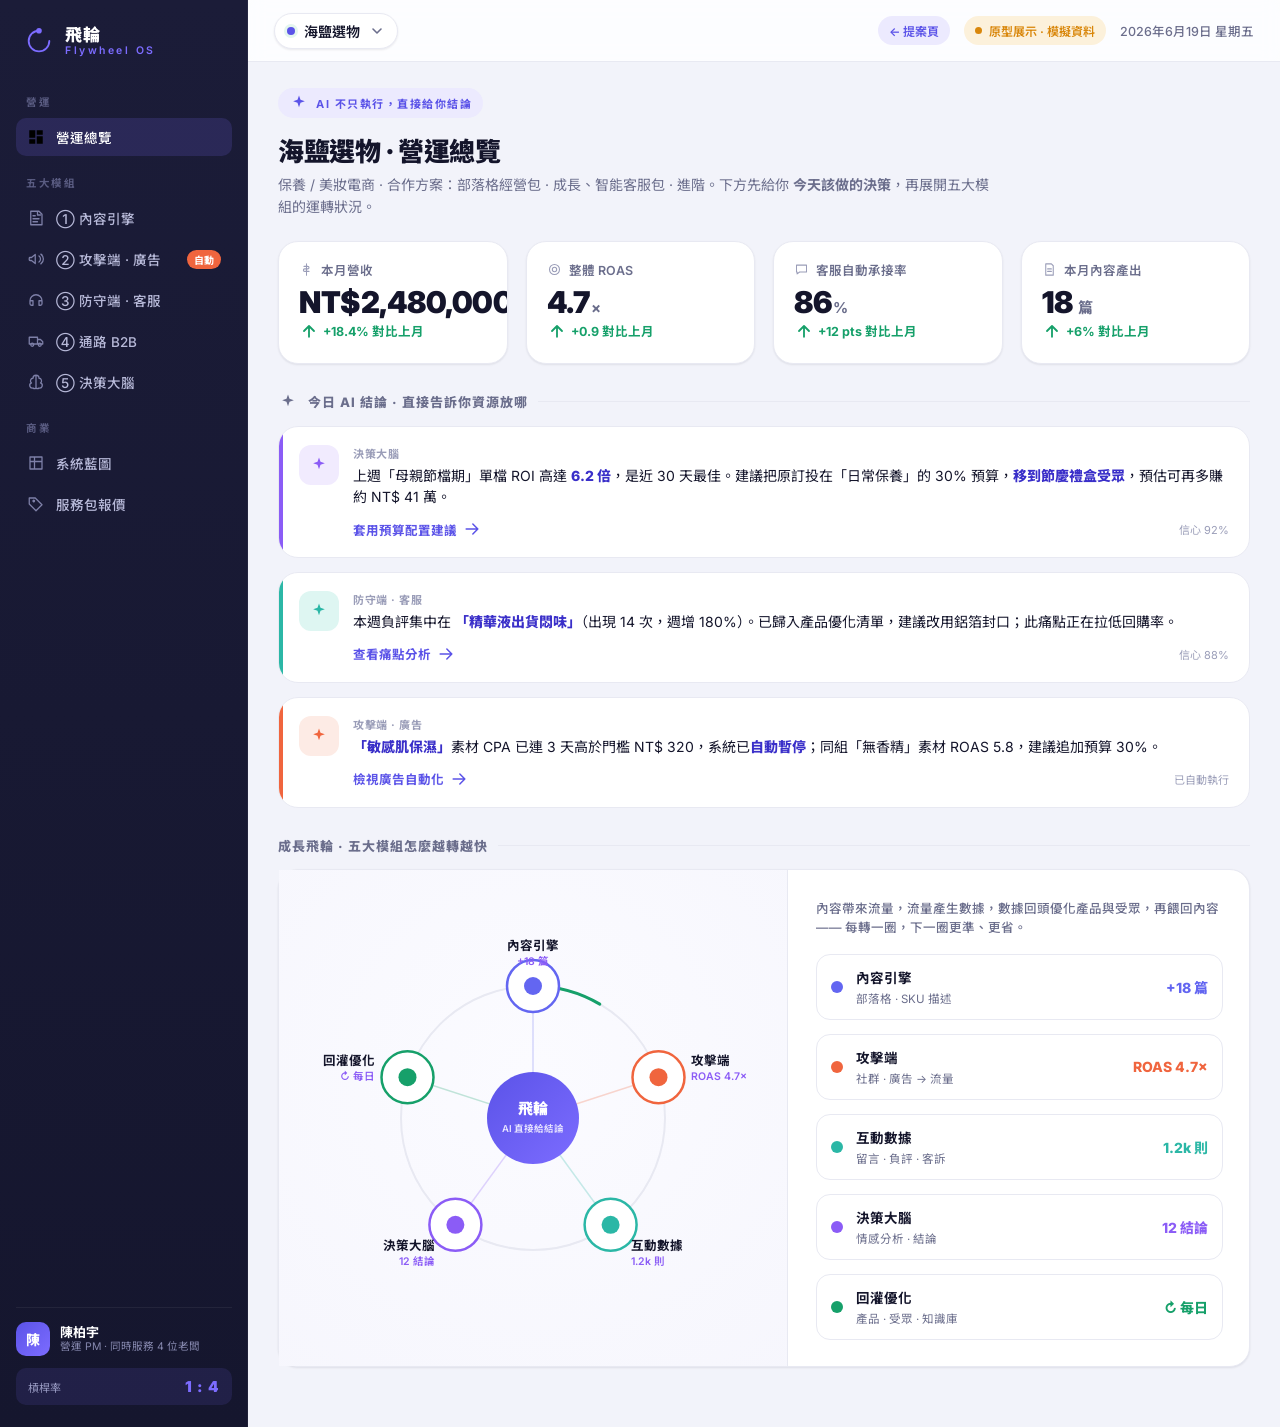
==== console.html @ 613337ad "feat: 飛輪 Flywheel 電商 AI 自動化 demo（landing 提案頁 + 可操作控制台） 依電商 AI 自動化藍圖打造的純前端原型：提案 landing + 五大模組可操作控制台。" ====
<!DOCTYPE html>
<html lang="zh-Hant-TW">
<head>
  <meta charset="UTF-8" />
  <meta name="viewport" content="width=device-width, initial-scale=1.0" />
  <title>飛輪 Flywheel · 電商 AI 自動化營運控制台</title>
  <meta name="description" content="電商 AI 自動化藍圖的可操作產品原型：一位 PM 用同一座控制台同時服務多位老闆。AI 不只執行，直接給你結論。" />
  <link rel="preconnect" href="https://fonts.googleapis.com" />
  <link rel="preconnect" href="https://fonts.gstatic.com" crossorigin />
  <link href="https://fonts.googleapis.com/css2?family=Noto+Sans+TC:wght@400;500;700;900&family=Inter:wght@400;500;600;700&display=swap" rel="stylesheet" />
  <link rel="stylesheet" href="styles.css" />
</head>
<body>
  <!-- 啟動載入畫面 -->
  <div id="boot" class="boot">
    <div class="boot__mark" aria-hidden="true">
      <svg viewBox="0 0 64 64" width="56" height="56">
        <g class="boot__fly">
          <circle cx="32" cy="32" r="22" fill="none" stroke="currentColor" stroke-width="3" stroke-dasharray="104 34" stroke-linecap="round"/>
          <circle cx="32" cy="10" r="5" fill="currentColor"/>
        </g>
      </svg>
    </div>
    <div class="boot__title">飛輪 Flywheel</div>
    <div class="boot__sub">正在啟動 AI 自動化營運引擎…</div>
  </div>

  <!-- 應用骨架 -->
  <div id="shell" class="shell" hidden>
    <!-- 側邊欄 -->
    <aside class="sidebar">
      <div class="sidebar__brand">
        <span class="brand__logo" aria-hidden="true">
          <svg viewBox="0 0 64 64" width="30" height="30">
            <g class="brand__fly">
              <circle cx="32" cy="32" r="22" fill="none" stroke="currentColor" stroke-width="4" stroke-dasharray="104 34" stroke-linecap="round"/>
              <circle cx="32" cy="10" r="6" fill="currentColor"/>
            </g>
          </svg>
        </span>
        <span class="brand__text">
          <strong>飛輪</strong>
          <small>Flywheel OS</small>
        </span>
      </div>

      <nav class="nav" id="nav" aria-label="主要導覽"></nav>

      <div class="sidebar__foot">
        <div class="pm-card">
          <div class="pm-card__avatar">陳</div>
          <div class="pm-card__meta">
            <strong>陳柏宇</strong>
            <small>營運 PM · 同時服務 4 位老闆</small>
          </div>
        </div>
        <div class="pm-card__leverage">
          <span>槓桿率</span>
          <strong>1 : 4</strong>
        </div>
      </div>
    </aside>

    <!-- 主區 -->
    <div class="main">
      <header class="topbar">
        <div class="topbar__left">
          <button class="client-switch" id="clientSwitch" aria-haspopup="listbox">
            <span class="client-switch__dot"></span>
            <span class="client-switch__name" id="clientName">—</span>
            <svg class="client-switch__chev" viewBox="0 0 16 16" width="16" height="16"><path d="M4 6l4 4 4-4" fill="none" stroke="currentColor" stroke-width="1.6" stroke-linecap="round" stroke-linejoin="round"/></svg>
          </button>
          <div class="client-menu" id="clientMenu" hidden role="listbox"></div>
        </div>
        <div class="topbar__right">
          <a class="env-pill" href="index.html" style="text-decoration:none;color:var(--brand);background:var(--brand-soft)" title="回到提案頁">← 提案頁</a>
          <div class="env-pill" title="此為原型展示，資料為模擬">
            <span class="env-pill__dot"></span> 原型展示 · 模擬資料
          </div>
          <div class="topbar__date" id="topDate"></div>
        </div>
      </header>

      <main class="view" id="view" tabindex="-1"></main>
    </div>
  </div>

  <script src="data.js"></script>
  <script src="app.js"></script>
</body>
</html>
---- styles.css ----
/* ============================================================
   飛輪 Flywheel OS · 設計系統
   電商 AI 自動化營運控制台 — 純前端原型
   ============================================================ */

:root {
  /* 色票 */
  --ink:        #14152B;
  --ink-2:      #3A3D5C;
  --ink-3:      #6B6E8C;
  --ink-4:      #9A9DB8;
  --line:       #E8E9F2;
  --line-2:     #F0F1F8;
  --surface:    #FFFFFF;
  --surface-2:  #F7F8FC;
  --bg:         #F2F3FA;

  /* 品牌 / 模組色 */
  --brand:      #5B53E8;
  --brand-2:    #7C6CFF;
  --brand-ink:  #3A2FC9;
  --brand-soft: #ECEAFE;

  --m1: #6366F1; /* 內容引擎 */
  --m2: #F0653E; /* 攻擊端 */
  --m3: #2BB7A6; /* 防守端 */
  --m4: #E0A21A; /* 通路 B2B */
  --m5: #8B5CF6; /* 決策大腦 */

  --pos:   #16A06A;
  --pos-bg:#E4F6EE;
  --warn:  #D9870B;
  --warn-bg:#FCF1DB;
  --neg:   #E0392B;
  --neg-bg:#FCE9E7;

  /* 陰影 */
  --sh-sm: 0 1px 2px rgba(20,21,43,.05), 0 1px 3px rgba(20,21,43,.04);
  --sh-md: 0 4px 16px rgba(20,21,43,.06), 0 1px 4px rgba(20,21,43,.04);
  --sh-lg: 0 18px 48px rgba(20,21,43,.12), 0 4px 14px rgba(20,21,43,.06);
  --sh-glow: 0 8px 30px rgba(91,83,232,.28);

  /* 形狀 */
  --r-sm: 10px;
  --r:    14px;
  --r-lg: 20px;
  --r-xl: 26px;

  --sans: "Inter", "Noto Sans TC", -apple-system, BlinkMacSystemFont, "PingFang TC", "Microsoft JhengHei", sans-serif;
}

* { box-sizing: border-box; }
[hidden] { display: none !important; } /* 作者樣式設了 display 時，仍讓 hidden 生效 */

html, body {
  margin: 0;
  padding: 0;
  height: 100%;
  background: var(--bg);
  color: var(--ink);
  font-family: var(--sans);
  -webkit-font-smoothing: antialiased;
  text-rendering: optimizeLegibility;
}

body { overflow: hidden; }

button { font-family: inherit; cursor: pointer; }
::selection { background: var(--brand-soft); }

/* 捲軸 */
.view::-webkit-scrollbar, .client-menu::-webkit-scrollbar { width: 10px; }
.view::-webkit-scrollbar-thumb { background: #D7D9E8; border-radius: 99px; border: 3px solid var(--bg); }
.view::-webkit-scrollbar-track { background: transparent; }

/* ============================================================
   啟動畫面
   ============================================================ */
.boot {
  position: fixed; inset: 0; z-index: 100;
  display: flex; flex-direction: column; align-items: center; justify-content: center;
  gap: 14px;
  background: radial-gradient(120% 120% at 50% 18%, #FFFFFF 0%, #F2F3FA 60%, #ECEAFE 130%);
  color: var(--brand);
  transition: opacity .5s ease;
}
.boot.is-hide { opacity: 0; pointer-events: none; }
.boot__fly { transform-origin: 32px 32px; animation: spin 1.1s cubic-bezier(.6,0,.4,1) infinite; }
.boot__title { font-size: 22px; font-weight: 900; color: var(--ink); letter-spacing: .5px; }
.boot__sub { font-size: 13px; color: var(--ink-3); }
@keyframes spin { to { transform: rotate(360deg); } }

/* ============================================================
   骨架
   ============================================================ */
.shell { display: grid; grid-template-columns: 248px 1fr; height: 100vh; }

/* 側邊欄 */
.sidebar {
  background: linear-gradient(180deg, #1B1C38 0%, #15162E 100%);
  color: #C9CBE6;
  display: flex; flex-direction: column;
  padding: 22px 16px;
  position: relative;
}
.sidebar::after { content:""; position:absolute; inset:0 0 0 auto; width:1px; background:rgba(255,255,255,.05); }

.sidebar__brand { display: flex; align-items: center; gap: 11px; padding: 4px 8px 22px; }
.brand__logo { color: var(--brand-2); display: grid; place-items: center; }
.brand__fly { transform-origin: 32px 32px; animation: spin 6s linear infinite; }
.brand__text { display: flex; flex-direction: column; line-height: 1.1; }
.brand__text strong { color: #fff; font-size: 17px; font-weight: 900; letter-spacing: 1px; }
.brand__text small { color: var(--brand-2); font-size: 10.5px; letter-spacing: 2.5px; font-weight: 600; }

.nav { display: flex; flex-direction: column; gap: 3px; flex: 1; overflow-y: auto; }
.nav__group { margin-top: 16px; padding: 0 10px 6px; font-size: 10.5px; letter-spacing: 1.6px; color: #5A5C82; font-weight: 700; }
.nav__item {
  display: flex; align-items: center; gap: 11px;
  padding: 9px 11px; border-radius: var(--r-sm);
  color: #B7B9D8; font-size: 13.5px; font-weight: 500;
  border: none; background: transparent; width: 100%; text-align: left;
  transition: background .15s, color .15s;
}
.nav__item:hover { background: rgba(255,255,255,.05); color: #fff; }
.nav__item.is-active { background: rgba(124,108,255,.16); color: #fff; }
.nav__item.is-active .nav__ic { color: var(--brand-2); }
.nav__ic { width: 18px; height: 18px; flex: none; color: #7E80A8; }
.nav__item.is-active .nav__ic { color: var(--brand-2); }
.nav__badge { margin-left: auto; font-size: 10px; font-weight: 700; padding: 2px 7px; border-radius: 99px; background: var(--m2); color: #fff; }
.nav__num { margin-left: auto; font-size: 11px; color: #6A6C92; }

.sidebar__foot { border-top: 1px solid rgba(255,255,255,.06); padding-top: 14px; margin-top: 8px; }
.pm-card { display: flex; align-items: center; gap: 10px; }
.pm-card__avatar { width: 34px; height: 34px; border-radius: 10px; background: linear-gradient(135deg, var(--brand), var(--brand-2)); color:#fff; display: grid; place-items: center; font-weight: 800; font-size: 14px; }
.pm-card__meta { display: flex; flex-direction: column; line-height: 1.25; }
.pm-card__meta strong { color: #fff; font-size: 13px; }
.pm-card__meta small { color: #8688AE; font-size: 10.5px; }
.pm-card__leverage { display: flex; align-items: baseline; justify-content: space-between; margin-top: 12px; padding: 9px 12px; border-radius: var(--r-sm); background: rgba(124,108,255,.12); }
.pm-card__leverage span { font-size: 11px; color: #9A9CC4; }
.pm-card__leverage strong { color: var(--brand-2); font-size: 15px; font-weight: 900; letter-spacing: 1px; }

/* 主區 */
.main { display: flex; flex-direction: column; min-width: 0; }
.topbar {
  height: 62px; flex: none;
  display: flex; align-items: center; justify-content: space-between;
  padding: 0 26px;
  background: rgba(255,255,255,.8);
  backdrop-filter: saturate(160%) blur(8px);
  border-bottom: 1px solid var(--line);
}
.topbar__left { position: relative; }
.client-switch { display: flex; align-items: center; gap: 9px; padding: 7px 12px; border-radius: 99px; border: 1px solid var(--line); background: var(--surface); box-shadow: var(--sh-sm); font-size: 14px; font-weight: 600; color: var(--ink); }
.client-switch:hover { border-color: var(--brand); }
.client-switch__dot { width: 8px; height: 8px; border-radius: 99px; background: var(--pos); box-shadow: 0 0 0 3px var(--pos-bg); }
.client-switch__chev { color: var(--ink-3); }
.client-menu { position: absolute; top: 48px; left: 0; width: 320px; background: var(--surface); border: 1px solid var(--line); border-radius: var(--r); box-shadow: var(--sh-lg); padding: 7px; z-index: 30; max-height: 70vh; overflow-y: auto; }
.client-opt { display: flex; align-items: center; gap: 12px; padding: 10px 11px; border-radius: var(--r-sm); cursor: pointer; }
.client-opt:hover { background: var(--surface-2); }
.client-opt.is-active { background: var(--brand-soft); }
.client-opt__logo { width: 36px; height: 36px; border-radius: 10px; display: grid; place-items: center; font-weight: 800; color: #fff; font-size: 14px; flex: none; }
.client-opt__meta { flex: 1; line-height: 1.3; min-width: 0; }
.client-opt__meta strong { display: block; font-size: 13.5px; }
.client-opt__meta small { color: var(--ink-3); font-size: 11.5px; }
.client-opt__health { font-size: 11px; font-weight: 700; padding: 3px 8px; border-radius: 99px; }

.topbar__right { display: flex; align-items: center; gap: 14px; }
.env-pill { display: flex; align-items: center; gap: 7px; font-size: 12px; font-weight: 600; color: var(--warn); background: var(--warn-bg); padding: 6px 11px; border-radius: 99px; }
.env-pill__dot { width: 7px; height: 7px; border-radius: 99px; background: var(--warn); }
.topbar__date { font-size: 12.5px; color: var(--ink-3); font-weight: 500; }

.view { flex: 1; overflow-y: auto; padding: 26px 30px 60px; outline: none; }
.view:focus-visible { outline: none; }

/* ============================================================
   通用元件
   ============================================================ */
.page-head { margin-bottom: 22px; }
.page-head__eyebrow { display: inline-flex; align-items: center; gap: 7px; font-size: 11px; font-weight: 700; letter-spacing: 1.5px; color: var(--brand); background: var(--brand-soft); padding: 5px 11px; border-radius: 99px; text-transform: uppercase; }
.page-head h1 { font-size: 26px; font-weight: 900; margin: 13px 0 6px; letter-spacing: -.3px; }
.page-head p { color: var(--ink-3); font-size: 14px; margin: 0; max-width: 720px; line-height: 1.6; }

.card { background: var(--surface); border: 1px solid var(--line); border-radius: var(--r-lg); box-shadow: var(--sh-sm); }
.card--pad { padding: 22px; }
.card__head { display: flex; align-items: center; justify-content: space-between; gap: 12px; margin-bottom: 16px; }
.card__title { font-size: 15.5px; font-weight: 800; display: flex; align-items: center; gap: 9px; }
.card__title .ic { width: 18px; height: 18px; }
.card__sub { font-size: 12.5px; color: var(--ink-3); margin-top: 2px; font-weight: 500; }

.grid { display: grid; gap: 18px; }
.grid-2 { grid-template-columns: 1fr 1fr; }
.grid-3 { grid-template-columns: repeat(3, 1fr); }
.grid-4 { grid-template-columns: repeat(4, 1fr); }
@media (max-width: 1180px) { .grid-4 { grid-template-columns: repeat(2, 1fr); } .grid-3 { grid-template-columns: 1fr 1fr; } }
@media (max-width: 920px) { .grid-2, .grid-3 { grid-template-columns: 1fr; } }

.tag { display: inline-flex; align-items: center; gap: 5px; font-size: 11.5px; font-weight: 600; padding: 3px 9px; border-radius: 99px; background: var(--surface-2); color: var(--ink-2); border: 1px solid var(--line); }
.tag--pos { background: var(--pos-bg); color: var(--pos); border-color: transparent; }
.tag--warn { background: var(--warn-bg); color: var(--warn); border-color: transparent; }
.tag--neg { background: var(--neg-bg); color: var(--neg); border-color: transparent; }
.tag--brand { background: var(--brand-soft); color: var(--brand-ink); border-color: transparent; }

.btn { display: inline-flex; align-items: center; gap: 8px; padding: 10px 16px; border-radius: var(--r-sm); border: 1px solid var(--line); background: var(--surface); color: var(--ink); font-size: 13.5px; font-weight: 600; transition: all .15s; }
.btn:hover { border-color: var(--ink-3); }
.btn--primary { background: linear-gradient(135deg, var(--brand), var(--brand-2)); color: #fff; border: none; box-shadow: var(--sh-glow); }
.btn--primary:hover { filter: brightness(1.06); transform: translateY(-1px); }
.btn--primary:disabled { opacity: .55; box-shadow: none; transform: none; cursor: progress; }
.btn--ghost { background: transparent; border-color: transparent; color: var(--brand); }

.divider { height: 1px; background: var(--line); margin: 16px 0; border: none; }

/* KPI */
.kpi { background: var(--surface); border: 1px solid var(--line); border-radius: var(--r-lg); padding: 18px 20px; box-shadow: var(--sh-sm); position: relative; overflow: hidden; }
.kpi__label { font-size: 12.5px; color: var(--ink-3); font-weight: 600; display: flex; align-items: center; gap: 7px; }
.kpi__label .ic { width: 15px; height: 15px; color: var(--ink-4); }
.kpi__value { font-size: 30px; font-weight: 900; letter-spacing: -.5px; margin: 8px 0 4px; line-height: 1; }
.kpi__value small { font-size: 15px; font-weight: 700; color: var(--ink-3); margin-left: 2px; }
.kpi__delta { font-size: 12.5px; font-weight: 700; display: inline-flex; align-items: center; gap: 4px; }
.kpi__delta.up { color: var(--pos); }
.kpi__delta.down { color: var(--neg); }
.kpi__spark { position: absolute; right: 14px; bottom: 12px; opacity: .5; }

/* AI 結論卡 */
.insight {
  border: 1px solid var(--line); border-radius: var(--r-lg); padding: 18px 20px;
  background: var(--surface); position: relative; overflow: hidden;
  display: flex; gap: 14px;
}
.insight::before { content:""; position: absolute; left: 0; top: 0; bottom: 0; width: 4px; background: var(--brand); }
.insight--m1::before { background: var(--m1); } .insight--m2::before { background: var(--m2); }
.insight--m3::before { background: var(--m3); } .insight--m4::before { background: var(--m4); } .insight--m5::before { background: var(--m5); }
.insight__icon { width: 40px; height: 40px; border-radius: 12px; display: grid; place-items: center; flex: none; background: var(--brand-soft); color: var(--brand); }
.insight--m1 .insight__icon { background: #EEF; color: var(--m1); } .insight--m2 .insight__icon { background: #FDEBE5; color: var(--m2); }
.insight--m3 .insight__icon { background: #DEF6F2; color: var(--m3); } .insight--m4 .insight__icon { background: #FBF1D8; color: var(--m4); } .insight--m5 .insight__icon { background: #F1EBFE; color: var(--m5); }
.insight__body { flex: 1; min-width: 0; }
.insight__src { font-size: 11px; font-weight: 700; letter-spacing: .5px; color: var(--ink-4); text-transform: uppercase; }
.insight__text { font-size: 14px; line-height: 1.55; margin: 4px 0 0; color: var(--ink); }
.insight__text b { color: var(--brand-ink); font-weight: 800; }
.insight__action { margin-top: 11px; display: flex; align-items: center; gap: 9px; }
.insight__cta { font-size: 12.5px; font-weight: 700; color: var(--brand); display: inline-flex; align-items: center; gap: 5px; }
.insight__conf { font-size: 11px; color: var(--ink-4); margin-left: auto; }

/* 飛輪 */
.flywheel-wrap { display: grid; grid-template-columns: 1.05fr .95fr; gap: 0; align-items: stretch; }
.flywheel-stage { padding: 26px; display: grid; place-items: center; background: radial-gradient(120% 120% at 50% 40%, #FBFBFF, #F4F4FC); border-right: 1px solid var(--line); }
.flywheel-side { padding: 26px 26px 26px 28px; display: flex; flex-direction: column; justify-content: center; gap: 14px; }
@media (max-width: 980px) { .flywheel-wrap { grid-template-columns: 1fr; } .flywheel-stage { border-right: none; border-bottom: 1px solid var(--line); } }
.fw-node-card { display: flex; align-items: center; gap: 13px; padding: 12px 14px; border-radius: var(--r); border: 1px solid var(--line); transition: all .2s; background: var(--surface); }
.fw-node-card:hover { box-shadow: var(--sh-md); transform: translateX(3px); }
.fw-node-card__dot { width: 12px; height: 12px; border-radius: 99px; flex: none; }
.fw-node-card__txt strong { font-size: 13.5px; display: block; }
.fw-node-card__txt small { font-size: 11.5px; color: var(--ink-3); }
.fw-node-card__metric { margin-left: auto; font-weight: 800; font-size: 14px; }

/* ============================================================
   內容引擎
   ============================================================ */
.gen-layout { display: grid; grid-template-columns: 340px 1fr; gap: 18px; }
@media (max-width: 1080px) { .gen-layout { grid-template-columns: 1fr; } }
.field { margin-bottom: 14px; }
.field label { display: block; font-size: 12.5px; font-weight: 700; color: var(--ink-2); margin-bottom: 6px; }
.field input, .field select, .field textarea {
  width: 100%; padding: 10px 12px; border: 1px solid var(--line); border-radius: var(--r-sm);
  font-family: inherit; font-size: 13.5px; color: var(--ink); background: var(--surface-2);
  transition: border .15s, background .15s;
}
.field input:focus, .field select:focus, .field textarea:focus { outline: none; border-color: var(--brand); background: #fff; box-shadow: 0 0 0 3px var(--brand-soft); }
.chips { display: flex; flex-wrap: wrap; gap: 7px; }
.chip { font-size: 12px; padding: 6px 11px; border-radius: 99px; border: 1px solid var(--line); background: var(--surface-2); color: var(--ink-2); font-weight: 600; transition: all .15s; }
.chip.is-on { background: var(--brand); color: #fff; border-color: var(--brand); }

.gen-out { min-height: 420px; background: var(--surface-2); border: 1px solid var(--line); border-radius: var(--r); padding: 0; overflow: hidden; }
.gen-out__bar { display: flex; align-items: center; gap: 8px; padding: 11px 16px; border-bottom: 1px solid var(--line); background: var(--surface); }
.gen-out__dots { display: flex; gap: 6px; }
.gen-out__dots i { width: 10px; height: 10px; border-radius: 99px; background: #E1E2EE; display: block; }
.gen-out__file { font-size: 12px; color: var(--ink-3); font-weight: 600; }
.gen-out__live { margin-left: auto; font-size: 11.5px; font-weight: 700; color: var(--m1); display: none; align-items: center; gap: 6px; }
.gen-out__live.on { display: inline-flex; }
.gen-out__live .pulse { width: 8px; height: 8px; border-radius: 99px; background: var(--m1); animation: pulse 1s infinite; }
@keyframes pulse { 0%,100%{opacity:1} 50%{opacity:.3} }
.gen-stream { padding: 20px 22px; font-size: 14px; line-height: 1.75; color: var(--ink); white-space: pre-wrap; min-height: 340px; }
.gen-stream h3 { font-size: 17px; margin: 6px 0 10px; }
.gen-stream .muted { color: var(--ink-4); }
.gen-stream .caret { display: inline-block; width: 8px; height: 17px; background: var(--m1); vertical-align: -3px; animation: pulse .8s infinite; border-radius: 1px; }
.gen-empty { display: grid; place-items: center; height: 340px; text-align: center; color: var(--ink-4); gap: 10px; }
.stat-row { display: flex; gap: 10px; margin-top: 12px; }
.stat-pill { flex: 1; text-align: center; padding: 12px; border-radius: var(--r-sm); background: var(--surface); border: 1px solid var(--line); }
.stat-pill strong { display: block; font-size: 19px; font-weight: 900; color: var(--m1); }
.stat-pill small { font-size: 11px; color: var(--ink-3); }

/* ============================================================
   廣告
   ============================================================ */
.table { width: 100%; border-collapse: collapse; font-size: 13px; }
.table th { text-align: left; font-size: 11.5px; letter-spacing: .5px; color: var(--ink-3); font-weight: 700; padding: 0 14px 11px; border-bottom: 1px solid var(--line); }
.table td { padding: 13px 14px; border-bottom: 1px solid var(--line-2); vertical-align: middle; }
.table tr:last-child td { border-bottom: none; }
.table tr.is-off td { opacity: .5; }
.table__name strong { font-size: 13.5px; } .table__name small { display: block; color: var(--ink-3); font-size: 11.5px; }
.bar-mini { height: 6px; border-radius: 99px; background: var(--line); overflow: hidden; width: 80px; }
.bar-mini i { display: block; height: 100%; border-radius: 99px; }

/* 開關 */
.switch { position: relative; width: 42px; height: 24px; }
.switch input { opacity: 0; width: 0; height: 0; }
.switch__slider { position: absolute; inset: 0; background: #D6D8E6; border-radius: 99px; transition: .25s; }
.switch__slider::before { content:""; position: absolute; width: 18px; height: 18px; left: 3px; top: 3px; background: #fff; border-radius: 99px; transition: .25s; box-shadow: var(--sh-sm); }
.switch input:checked + .switch__slider { background: var(--pos); }
.switch input:checked + .switch__slider::before { transform: translateX(18px); }

.comment-radar { display: flex; flex-direction: column; gap: 10px; }
.comment-row { display: flex; align-items: flex-start; gap: 11px; padding: 12px 14px; border-radius: var(--r); border: 1px solid var(--line); background: var(--surface); }
.comment-row__av { width: 30px; height: 30px; border-radius: 99px; background: var(--surface-2); display: grid; place-items: center; font-size: 13px; flex: none; }
.comment-row__body { flex: 1; font-size: 13px; line-height: 1.5; }
.comment-row__body small { color: var(--ink-3); font-size: 11.5px; }
.comment-row__act { font-size: 11.5px; font-weight: 700; color: var(--m2); margin-top: 6px; display: flex; align-items: center; gap: 5px; }
.comment-row__gen { background: #FDEBE5; border: 1px dashed var(--m2); color: var(--m2); border-radius: var(--r-sm); padding: 8px 11px; font-size: 12px; font-weight: 600; margin-top: 8px; }

/* ============================================================
   客服
   ============================================================ */
.cs-layout { display: grid; grid-template-columns: 1.2fr 1fr; gap: 18px; }
@media (max-width: 1080px) { .cs-layout { grid-template-columns: 1fr; } }
.chat { display: flex; flex-direction: column; gap: 14px; max-height: 460px; overflow-y: auto; padding: 4px; }
.msg { display: flex; gap: 10px; max-width: 86%; animation: rise .35s ease both; }
.msg__av { width: 30px; height: 30px; border-radius: 99px; flex: none; display: grid; place-items: center; font-size: 12px; font-weight: 700; }
.msg__bubble { padding: 10px 13px; border-radius: 14px; font-size: 13.5px; line-height: 1.5; }
.msg__meta { font-size: 10.5px; color: var(--ink-4); margin-top: 4px; }
.msg--user { align-self: flex-start; }
.msg--user .msg__av { background: var(--surface-2); }
.msg--user .msg__bubble { background: var(--surface-2); border: 1px solid var(--line); border-top-left-radius: 4px; }
.msg--ai { align-self: flex-end; flex-direction: row-reverse; }
.msg--ai .msg__av { background: linear-gradient(135deg, var(--m3), #4FD0BF); color: #fff; }
.msg--ai .msg__bubble { background: #E9F8F4; border: 1px solid #CFEFE8; border-top-right-radius: 4px; }
.msg--ai .msg__meta { text-align: right; }
.msg__tags { display: flex; gap: 5px; flex-wrap: wrap; margin-top: 6px; justify-content: flex-end; }
@keyframes rise { from { opacity: 0; transform: translateY(8px); } }
.typing { display: inline-flex; gap: 4px; padding: 4px 2px; }
.typing i { width: 6px; height: 6px; border-radius: 99px; background: var(--m3); animation: bounce 1s infinite; }
.typing i:nth-child(2){ animation-delay:.15s } .typing i:nth-child(3){ animation-delay:.3s }
@keyframes bounce { 0%,60%,100%{ transform: translateY(0); opacity:.4 } 30%{ transform: translateY(-5px); opacity:1 } }

.pain-list { display: flex; flex-direction: column; gap: 11px; }
.pain { padding: 13px 15px; border-radius: var(--r); border: 1px solid var(--line); background: var(--surface); }
.pain__top { display: flex; align-items: center; justify-content: space-between; gap: 10px; }
.pain__name { font-size: 13.5px; font-weight: 700; }
.pain__bar { height: 7px; border-radius: 99px; background: var(--line); margin: 9px 0 7px; overflow: hidden; }
.pain__bar i { display: block; height: 100%; border-radius: 99px; background: linear-gradient(90deg, var(--m3), #4FD0BF); }
.pain__quote { font-size: 12px; color: var(--ink-3); font-style: italic; }

/* ============================================================
   決策大腦 — 圖表
   ============================================================ */
.chart-card { padding: 22px 24px 12px; }
.chart-legend { display: flex; gap: 16px; flex-wrap: wrap; margin-bottom: 6px; }
.chart-legend span { font-size: 12px; color: var(--ink-3); display: inline-flex; align-items: center; gap: 6px; font-weight: 600; }
.lg-dot { width: 11px; height: 11px; border-radius: 3px; } .lg-line { width: 16px; height: 3px; border-radius: 2px; }
.chart-svg { width: 100%; height: auto; display: block; overflow: visible; }
.bar-rev { fill: url(#barGrad); transition: fill .15s; cursor: pointer; }
.bar-rev:hover { fill: var(--m5); }
.mk-line { stroke: var(--m2); stroke-width: 1.4; stroke-dasharray: 3 3; opacity: .5; }
.mk-dot { fill: #fff; stroke: var(--m2); stroke-width: 2.5; cursor: pointer; }
.chart-tip { position: fixed; z-index: 60; background: var(--ink); color: #fff; font-size: 12px; padding: 9px 12px; border-radius: 10px; pointer-events: none; box-shadow: var(--sh-lg); opacity: 0; transition: opacity .12s; max-width: 230px; line-height: 1.5; }
.chart-tip strong { color: #fff; } .chart-tip .ttl { color: var(--brand-2); font-weight: 700; }

.roi-row { display: flex; align-items: center; gap: 12px; padding: 12px 0; border-bottom: 1px solid var(--line-2); }
.roi-row:last-child { border-bottom: none; }
.roi-row__rank { width: 24px; height: 24px; border-radius: 8px; display: grid; place-items: center; font-size: 12px; font-weight: 800; background: var(--surface-2); color: var(--ink-3); }
.roi-row__rank.top { background: var(--brand); color: #fff; }
.roi-row__name { flex: 1; } .roi-row__name strong { font-size: 13.5px; } .roi-row__name small { display: block; color: var(--ink-3); font-size: 11.5px; }
.roi-row__val { text-align: right; } .roi-row__val strong { font-size: 16px; font-weight: 900; } .roi-row__val small { display: block; font-size: 11px; color: var(--ink-3); }

/* 輿論 */
.senti-grid { display: grid; grid-template-columns: repeat(2,1fr); gap: 12px; }
@media (max-width: 720px) { .senti-grid { grid-template-columns: 1fr; } }
.senti { padding: 14px 16px; border-radius: var(--r); border: 1px solid var(--line); background: var(--surface); }
.senti__head { display: flex; align-items: center; justify-content: space-between; margin-bottom: 9px; }
.senti__name { font-size: 13px; font-weight: 700; }
.senti__vol { font-size: 11.5px; color: var(--ink-3); }
.senti-bar { height: 8px; border-radius: 99px; display: flex; overflow: hidden; }
.senti-bar i { height: 100%; } .sb-pos { background: var(--pos); } .sb-neu { background: #C9CCDE; } .sb-neg { background: var(--neg); }
.senti__legend { display: flex; justify-content: space-between; margin-top: 7px; font-size: 11px; color: var(--ink-3); }

/* 危機預警 */
.alert {
  display: flex; gap: 15px; padding: 18px 20px; border-radius: var(--r-lg);
  background: linear-gradient(100deg, #FFF4F2, #FFFAF0);
  border: 1px solid #F7D4CD;
}
.alert__icon { width: 44px; height: 44px; border-radius: 12px; background: var(--neg-bg); color: var(--neg); display: grid; place-items: center; flex: none; }
.alert__body { flex: 1; } .alert__body h4 { margin: 0 0 4px; font-size: 15px; color: var(--neg); }
.alert__body p { margin: 0; font-size: 13px; color: var(--ink-2); line-height: 1.55; }
.alert__rule { margin-top: 9px; font-size: 11.5px; color: var(--ink-3); display: inline-flex; gap: 8px; align-items: center; background: rgba(255,255,255,.7); padding: 5px 10px; border-radius: 8px; }

/* ============================================================
   B2B
   ============================================================ */
.b2b-login { max-width: 420px; }
.b2b-login__head { text-align: center; margin-bottom: 18px; }
.b2b-login__head .biz-ic { width: 52px; height: 52px; border-radius: 15px; background: #FBF1D8; color: var(--m4); display: grid; place-items: center; margin: 0 auto 12px; }
.suggest-card { animation: rise .4s ease both; }
.suggest-grid { display: grid; grid-template-columns: repeat(3,1fr); gap: 12px; margin: 16px 0; }
.suggest-cell { text-align: center; padding: 16px 10px; border-radius: var(--r); background: var(--surface-2); border: 1px solid var(--line); }
.suggest-cell strong { display: block; font-size: 26px; font-weight: 900; color: var(--m4); }
.suggest-cell small { font-size: 11.5px; color: var(--ink-3); }
.suggest-reco { background: #FBF1D8; border: 1px solid #F0DCA8; border-radius: var(--r); padding: 15px 17px; display: flex; gap: 13px; align-items: flex-start; }
.suggest-reco strong { color: var(--m4); }
.dist-row { display: flex; align-items: center; gap: 12px; padding: 12px 0; border-bottom: 1px solid var(--line-2); }
.dist-row:last-child { border: none; }
.dist-row__logo { width: 34px; height: 34px; border-radius: 9px; background: var(--surface-2); display: grid; place-items: center; font-size: 13px; font-weight: 700; color: var(--ink-2); }

/* ============================================================
   報價
   ============================================================ */
.price-tabs { display: inline-flex; padding: 4px; background: var(--surface-2); border-radius: 99px; border: 1px solid var(--line); margin-bottom: 24px; }
.price-tab { padding: 9px 20px; border-radius: 99px; border: none; background: transparent; font-size: 13.5px; font-weight: 700; color: var(--ink-3); }
.price-tab.is-on { background: var(--surface); color: var(--ink); box-shadow: var(--sh-sm); }
.price-grid { display: grid; grid-template-columns: repeat(3,1fr); gap: 18px; }
@media (max-width: 980px) { .price-grid { grid-template-columns: 1fr; } }
.price-card { background: var(--surface); border: 1px solid var(--line); border-radius: var(--r-xl); padding: 26px 24px; position: relative; display: flex; flex-direction: column; transition: all .2s; }
.price-card:hover { box-shadow: var(--sh-md); transform: translateY(-3px); }
.price-card.is-hot { border: 2px solid var(--brand); box-shadow: var(--sh-glow); }
.price-card__flag { position: absolute; top: -13px; left: 50%; transform: translateX(-50%); background: linear-gradient(135deg, var(--brand), var(--brand-2)); color: #fff; font-size: 11.5px; font-weight: 700; padding: 5px 15px; border-radius: 99px; white-space: nowrap; }
.price-card__tier { font-size: 13px; font-weight: 700; color: var(--ink-3); letter-spacing: 1px; }
.price-card__name { font-size: 19px; font-weight: 900; margin: 3px 0 14px; }
.price-card__price { font-size: 34px; font-weight: 900; letter-spacing: -1px; }
.price-card__price small { font-size: 14px; color: var(--ink-3); font-weight: 600; }
.price-card__setup { font-size: 12.5px; color: var(--ink-3); margin: 5px 0 18px; }
.price-card__feats { list-style: none; padding: 0; margin: 0 0 20px; display: flex; flex-direction: column; gap: 11px; flex: 1; }
.price-card__feats li { display: flex; gap: 9px; font-size: 13px; color: var(--ink-2); line-height: 1.45; }
.price-card__feats .ic { color: var(--pos); flex: none; margin-top: 1px; }
.price-card__fit { font-size: 12px; color: var(--ink-3); background: var(--surface-2); border-radius: var(--r-sm); padding: 9px 12px; margin-bottom: 16px; }
.price-note { margin-top: 22px; font-size: 12.5px; color: var(--ink-3); background: var(--warn-bg); border: 1px solid #F0DCA8; border-radius: var(--r); padding: 14px 16px; line-height: 1.6; }

/* 雜項 */
.muted { color: var(--ink-3); }
.flex { display: flex; align-items: center; gap: 10px; }
.between { justify-content: space-between; }
.mt-s { margin-top: 10px; } .mt { margin-top: 18px; } .mt-l { margin-top: 26px; }
.stack-blueprint { display: flex; flex-direction: column; gap: 18px; }
.fade-in { animation: fadeUp .4s ease both; }
@keyframes fadeUp { from { opacity: 0; transform: translateY(10px); } }

.section-title { font-size: 13px; font-weight: 800; letter-spacing: 1px; color: var(--ink-3); text-transform: uppercase; margin: 28px 0 14px; display: flex; align-items: center; gap: 10px; }
.section-title::after { content:""; flex: 1; height: 1px; background: var(--line); }

/* ============================================================
   深化模組 · 新增元件
   ============================================================ */

/* 生成管線 */
.pipe { display: flex; align-items: stretch; gap: 0; }
.pipe-step { flex: 1; display: flex; flex-direction: column; align-items: center; text-align: center; gap: 8px; opacity: .5; transition: opacity .3s; }
.pipe-step.is-active, .pipe-step.is-done { opacity: 1; }
.pipe-step__dot { width: 44px; height: 44px; border-radius: 13px; background: var(--surface-2); border: 1px solid var(--line); color: var(--ink-4); display: grid; place-items: center; position: relative; transition: all .3s; }
.pipe-step.is-active .pipe-step__dot { background: #EEF; border-color: var(--m1); color: var(--m1); box-shadow: 0 0 0 4px rgba(99,102,241,.14); animation: pulse 1s infinite; }
.pipe-step.is-done .pipe-step__dot { background: var(--m1); border-color: var(--m1); color: #fff; }
.pipe-step__num { position: absolute; top: -5px; right: -5px; width: 17px; height: 17px; border-radius: 99px; background: var(--ink); color: #fff; font-size: 10px; display: grid; place-items: center; font-weight: 700; }
.pipe-step.is-done .pipe-step__num { background: var(--pos); }
.pipe-step__txt strong { font-size: 12.5px; display: block; } .pipe-step__txt small { font-size: 10.5px; color: var(--ink-3); }
.pipe-arrow { flex: 0 0 30px; height: 2px; background: var(--line); align-self: flex-start; margin-top: 21px; border-radius: 2px; transition: background .3s; }
.pipe-arrow.is-done { background: var(--m1); }
@media (max-width: 820px) { .pipe-step__txt { display: none; } }

/* SEO 評分 */
.seo-score { font-size: 26px; font-weight: 900; color: var(--m1); } .seo-score small { font-size: 14px; color: var(--ink-3); font-weight: 600; }
.seo-row { display: flex; align-items: center; gap: 12px; padding: 9px 0; }
.seo-row > span:first-child { flex: 0 0 92px; font-size: 13px; color: var(--ink-2); font-weight: 600; }
.seo-row__bar { flex: 1; height: 8px; border-radius: 99px; background: var(--line); overflow: hidden; }
.seo-row__bar i { display: block; height: 100%; border-radius: 99px; background: linear-gradient(90deg, var(--m1), #A78BFA); transition: width 1s cubic-bezier(.4,0,.2,1); }
.seo-row b { flex: 0 0 28px; text-align: right; font-size: 13px; color: var(--m1); }

/* 火花線 + 趨勢 */
.spark-wrap { display: flex; align-items: center; gap: 9px; }
.spark { overflow: visible; }

/* 預算模擬器 */
.sim { display: grid; grid-template-columns: 1fr 1.3fr; gap: 22px; align-items: center; }
@media (max-width: 860px) { .sim { grid-template-columns: 1fr; } }
.sim__out { display: grid; grid-template-columns: repeat(3,1fr); gap: 12px; }
.sim__cell { text-align: center; padding: 14px 8px; border-radius: var(--r); background: var(--surface-2); border: 1px solid var(--line); }
.sim__cell small { display: block; font-size: 11px; color: var(--ink-3); margin-bottom: 5px; }
.sim__cell strong { font-size: 19px; font-weight: 900; }
.range { -webkit-appearance: none; appearance: none; width: 100%; height: 7px; border-radius: 99px; background: linear-gradient(90deg, var(--m2) 0%, var(--m2) 0%, var(--line) 0%); margin: 14px 0 2px; outline: none; }
.range::-webkit-slider-thumb { -webkit-appearance: none; width: 22px; height: 22px; border-radius: 99px; background: #fff; border: 3px solid var(--m2); cursor: pointer; box-shadow: var(--sh-md); }
.range::-moz-range-thumb { width: 22px; height: 22px; border-radius: 99px; background: #fff; border: 3px solid var(--m2); cursor: pointer; }

/* 標籤 / 周轉橫條 */
.tagbar { display: flex; align-items: center; gap: 12px; padding: 8px 0; }
.tagbar__name { flex: 0 0 78px; font-size: 13px; color: var(--ink-2); font-weight: 600; }
.tagbar__track { flex: 1; height: 9px; border-radius: 99px; background: var(--line); overflow: hidden; }
.tagbar__track i { display: block; height: 100%; border-radius: 99px; transition: width .9s cubic-bezier(.4,0,.2,1); }
.tagbar b { flex: 0 0 46px; text-align: right; font-size: 13px; }

/* 資源配置建議 */
.action-list { display: flex; flex-direction: column; gap: 10px; }
.action { display: flex; align-items: center; gap: 12px; padding: 12px 14px; border-radius: var(--r); border: 1px solid var(--line); background: var(--surface); transition: all .2s; }
.action.is-applied { background: var(--pos-bg); border-color: transparent; }
.action__body { flex: 1; } .action__body strong { font-size: 13.5px; }
.action__impact { font-size: 11.5px; color: var(--pos); font-weight: 700; display: flex; align-items: center; gap: 4px; margin-top: 3px; }
.action__impact svg { width: 13px; height: 13px; }
.action__apply { padding: 7px 14px; font-size: 12.5px; border-color: var(--m5); color: var(--m5); }
.action__apply.is-applied { background: var(--pos); color: #fff; border-color: var(--pos); }

/* B2B 流程動畫 */
.flow { display: flex; align-items: stretch; gap: 0; margin-top: 4px; }
.flow-node { flex: 1; display: flex; flex-direction: column; align-items: center; text-align: center; gap: 6px; padding: 16px 8px; border-radius: var(--r); border: 1px solid var(--line); background: var(--surface-2); opacity: .55; transition: all .3s; }
.flow-node strong { font-size: 13px; } .flow-node small { font-size: 11px; color: var(--ink-3); }
.flow-node__ic { width: 40px; height: 40px; border-radius: 12px; background: #fff; border: 1px solid var(--line); color: var(--ink-4); display: grid; place-items: center; transition: all .3s; }
.flow-node.is-on { opacity: 1; border-color: var(--m4); background: #FBF1D8; }
.flow-node.is-on .flow-node__ic { background: var(--m4); color: #fff; border-color: var(--m4); box-shadow: 0 6px 18px rgba(224,162,26,.3); }
.flow-link { flex: 0 0 34px; height: 2.5px; background: var(--line); align-self: center; position: relative; border-radius: 2px; transition: background .3s; }
.flow-link.is-on { background: var(--m4); }
.flow-link.is-on::after { content:""; position: absolute; right: -2px; top: -3px; border-left: 7px solid var(--m4); border-top: 4px solid transparent; border-bottom: 4px solid transparent; }
@media (max-width: 820px) { .flow, .pipe { flex-direction: column; gap: 8px; } .flow-link, .pipe-arrow { display: none; } }
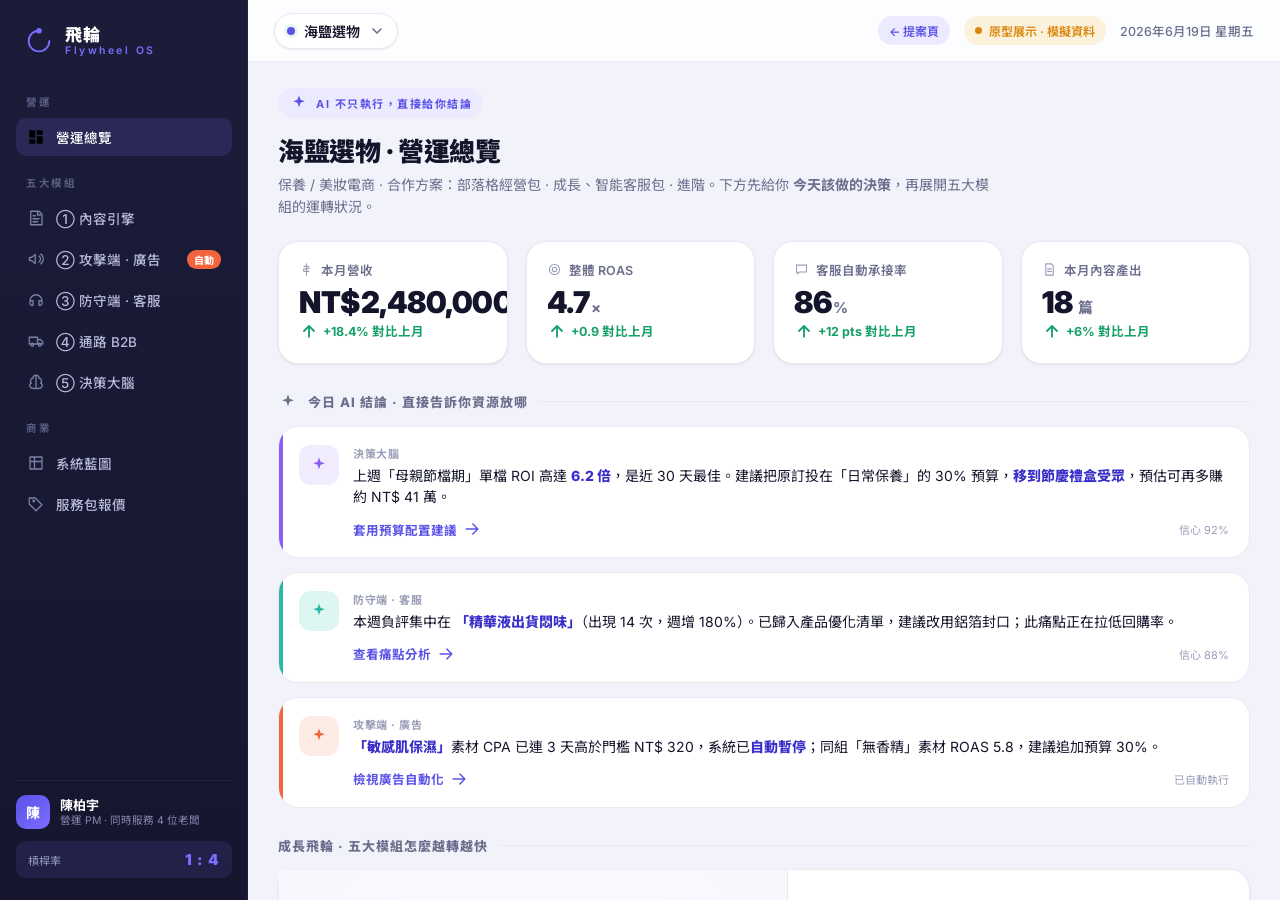
==== commit c1cefa33: "chore: 資源加版本號（cache-busting）避免瀏覽器用到舊 CSS/JS styles/landing/app/data/landing 連結加 ?v=4，確保滾輪修正等更新確實到達使用" ====
--- a/console.html
+++ b/console.html
@@ -8,7 +8,7 @@
   <link rel="preconnect" href="https://fonts.googleapis.com" />
   <link rel="preconnect" href="https://fonts.gstatic.com" crossorigin />
   <link href="https://fonts.googleapis.com/css2?family=Noto+Sans+TC:wght@400;500;700;900&family=Inter:wght@400;500;600;700&display=swap" rel="stylesheet" />
-  <link rel="stylesheet" href="styles.css" />
+  <link rel="stylesheet" href="styles.css?v=4" />
 </head>
 <body>
   <!-- 啟動載入畫面 -->
@@ -60,11 +60,13 @@
         </div>
       </div>
     </aside>
+    <div class="sidebar-backdrop" id="sbBackdrop" hidden></div>
 
     <!-- 主區 -->
     <div class="main">
       <header class="topbar">
         <div class="topbar__left">
+          <button class="nav-toggle" id="navToggle" aria-label="開啟選單"><span></span><span></span><span></span></button>
           <button class="client-switch" id="clientSwitch" aria-haspopup="listbox">
             <span class="client-switch__dot"></span>
             <span class="client-switch__name" id="clientName">—</span>
@@ -85,7 +87,7 @@
     </div>
   </div>
 
-  <script src="data.js"></script>
-  <script src="app.js"></script>
+  <script src="data.js?v=4"></script>
+  <script src="app.js?v=4"></script>
 </body>
 </html>
--- a/styles.css
+++ b/styles.css
@@ -93,7 +93,7 @@
 /* ============================================================
    骨架
    ============================================================ */
-.shell { display: grid; grid-template-columns: 248px 1fr; height: 100vh; }
+.shell { display: grid; grid-template-columns: 248px 1fr; height: 100vh; height: 100dvh; grid-template-rows: 100vh; grid-template-rows: 100dvh; }
 
 /* 側邊欄 */
 .sidebar {
@@ -140,7 +140,7 @@
 .pm-card__leverage strong { color: var(--brand-2); font-size: 15px; font-weight: 900; letter-spacing: 1px; }
 
 /* 主區 */
-.main { display: flex; flex-direction: column; min-width: 0; }
+.main { display: flex; flex-direction: column; min-width: 0; min-height: 0; }
 .topbar {
   height: 62px; flex: none;
   display: flex; align-items: center; justify-content: space-between;
@@ -169,7 +169,7 @@
 .env-pill__dot { width: 7px; height: 7px; border-radius: 99px; background: var(--warn); }
 .topbar__date { font-size: 12.5px; color: var(--ink-3); font-weight: 500; }
 
-.view { flex: 1; overflow-y: auto; padding: 26px 30px 60px; outline: none; }
+.view { flex: 1; min-height: 0; overflow-y: auto; -webkit-overflow-scrolling: touch; padding: 26px 30px 60px; outline: none; }
 .view:focus-visible { outline: none; }
 
 /* ============================================================
@@ -188,6 +188,8 @@
 .card__sub { font-size: 12.5px; color: var(--ink-3); margin-top: 2px; font-weight: 500; }
 
 .grid { display: grid; gap: 18px; }
+/* 避免 grid blowout：讓 grid 子項可縮小於內容最小寬，使內層 overflow 捲動生效 */
+.grid > *, .gen-layout > *, .cs-layout > *, .flywheel-wrap > * { min-width: 0; }
 .grid-2 { grid-template-columns: 1fr 1fr; }
 .grid-3 { grid-template-columns: repeat(3, 1fr); }
 .grid-4 { grid-template-columns: repeat(4, 1fr); }
@@ -460,7 +462,6 @@
 .pipe-step__txt strong { font-size: 12.5px; display: block; } .pipe-step__txt small { font-size: 10.5px; color: var(--ink-3); }
 .pipe-arrow { flex: 0 0 30px; height: 2px; background: var(--line); align-self: flex-start; margin-top: 21px; border-radius: 2px; transition: background .3s; }
 .pipe-arrow.is-done { background: var(--m1); }
-@media (max-width: 820px) { .pipe-step__txt { display: none; } }
 
 /* SEO 評分 */
 .seo-score { font-size: 26px; font-weight: 900; color: var(--m1); } .seo-score small { font-size: 14px; color: var(--ink-3); font-weight: 600; }
@@ -512,4 +513,66 @@
 .flow-link { flex: 0 0 34px; height: 2.5px; background: var(--line); align-self: center; position: relative; border-radius: 2px; transition: background .3s; }
 .flow-link.is-on { background: var(--m4); }
 .flow-link.is-on::after { content:""; position: absolute; right: -2px; top: -3px; border-left: 7px solid var(--m4); border-top: 4px solid transparent; border-bottom: 4px solid transparent; }
-@media (max-width: 820px) { .flow, .pipe { flex-direction: column; gap: 8px; } .flow-link, .pipe-arrow { display: none; } }
+@media (max-width: 820px) {
+  .flow, .pipe { flex-direction: column; gap: 10px; }
+  .flow-link, .pipe-arrow { display: none; }
+  .pipe-step, .flow-node { flex-direction: row; text-align: left; align-items: center; justify-content: flex-start; gap: 13px; }
+  .flow-node { padding: 12px 14px; }
+  .pipe-step__txt, .flow-node strong { flex: 1; }
+}
+
+/* ============================================================
+   手機 RWD（漢堡抽屜側邊欄）
+   ============================================================ */
+.nav-toggle { display: none; flex-direction: column; gap: 4px; width: 38px; height: 38px; border: 1px solid var(--line); background: var(--surface); border-radius: 10px; align-items: center; justify-content: center; flex: none; }
+.nav-toggle span { width: 18px; height: 2px; background: var(--ink-2); border-radius: 2px; }
+.sidebar-backdrop { position: fixed; inset: 0; background: rgba(15,16,40,.45); z-index: 55; }
+.table-scroll { width: 100%; }
+
+@media (max-width: 760px) {
+  .shell { grid-template-columns: 1fr; }
+  /* 蓋過行內 grid-template-columns，讓所有雙/三欄在手機收成單欄 */
+  .grid-2, .grid-3 { grid-template-columns: 1fr !important; }
+  .nav-toggle { display: flex; }
+  .sidebar {
+    position: fixed; top: 0; left: 0; bottom: 0; width: 264px; z-index: 60;
+    transform: translateX(-100%); transition: transform .28s cubic-bezier(.2,.7,.2,1);
+  }
+  .sidebar.is-open { transform: none; box-shadow: 0 24px 70px rgba(0,0,0,.5); }
+  .sidebar::after { display: none; }
+
+  .topbar { padding: 0 12px; gap: 8px; height: 58px; }
+  .topbar__date { display: none; }
+  .topbar__right div.env-pill { display: none; }          /* 留「提案頁」連結即可 */
+  .topbar__left { display: flex; align-items: center; gap: 8px; }
+  .client-switch { padding: 6px 10px; font-size: 13px; }
+  .client-menu { width: calc(100vw - 24px); left: 0; }
+
+  .view { padding: 16px 13px 78px; }
+  .page-head h1 { font-size: 21px; }
+  .page-head p { font-size: 13px; }
+  .page-head__eyebrow { font-size: 10.5px; }
+  .kpi { padding: 13px 14px; }
+  .kpi__value { font-size: 21px; }
+  .kpi__value small { font-size: 12px; }
+  .section-title { margin: 22px 0 12px; font-size: 12px; }
+
+  .card--pad { padding: 16px; }
+  .table-scroll { overflow-x: auto; -webkit-overflow-scrolling: touch; }
+  .table-scroll .table { min-width: 460px; }
+  .flywheel-stage { padding: 14px; }
+  .chart-tip { display: none; }                            /* 觸控無 hover */
+  .spark-wrap { flex-wrap: wrap; justify-content: flex-end; }
+  .card__head { flex-wrap: wrap; }
+  .stat-pill { min-width: 0; }
+  .stat-pill strong { font-size: 16px; }
+  .stat-pill small { font-size: 10px; }
+  .stat-row { gap: 8px; }
+}
+
+@media (max-width: 480px) {
+  .sim__out { grid-template-columns: 1fr; }
+  .price-card { padding: 22px 18px; }
+  .insight__icon { width: 34px; height: 34px; }
+  .tagbar__name { flex-basis: 66px; font-size: 12px; }
+}
